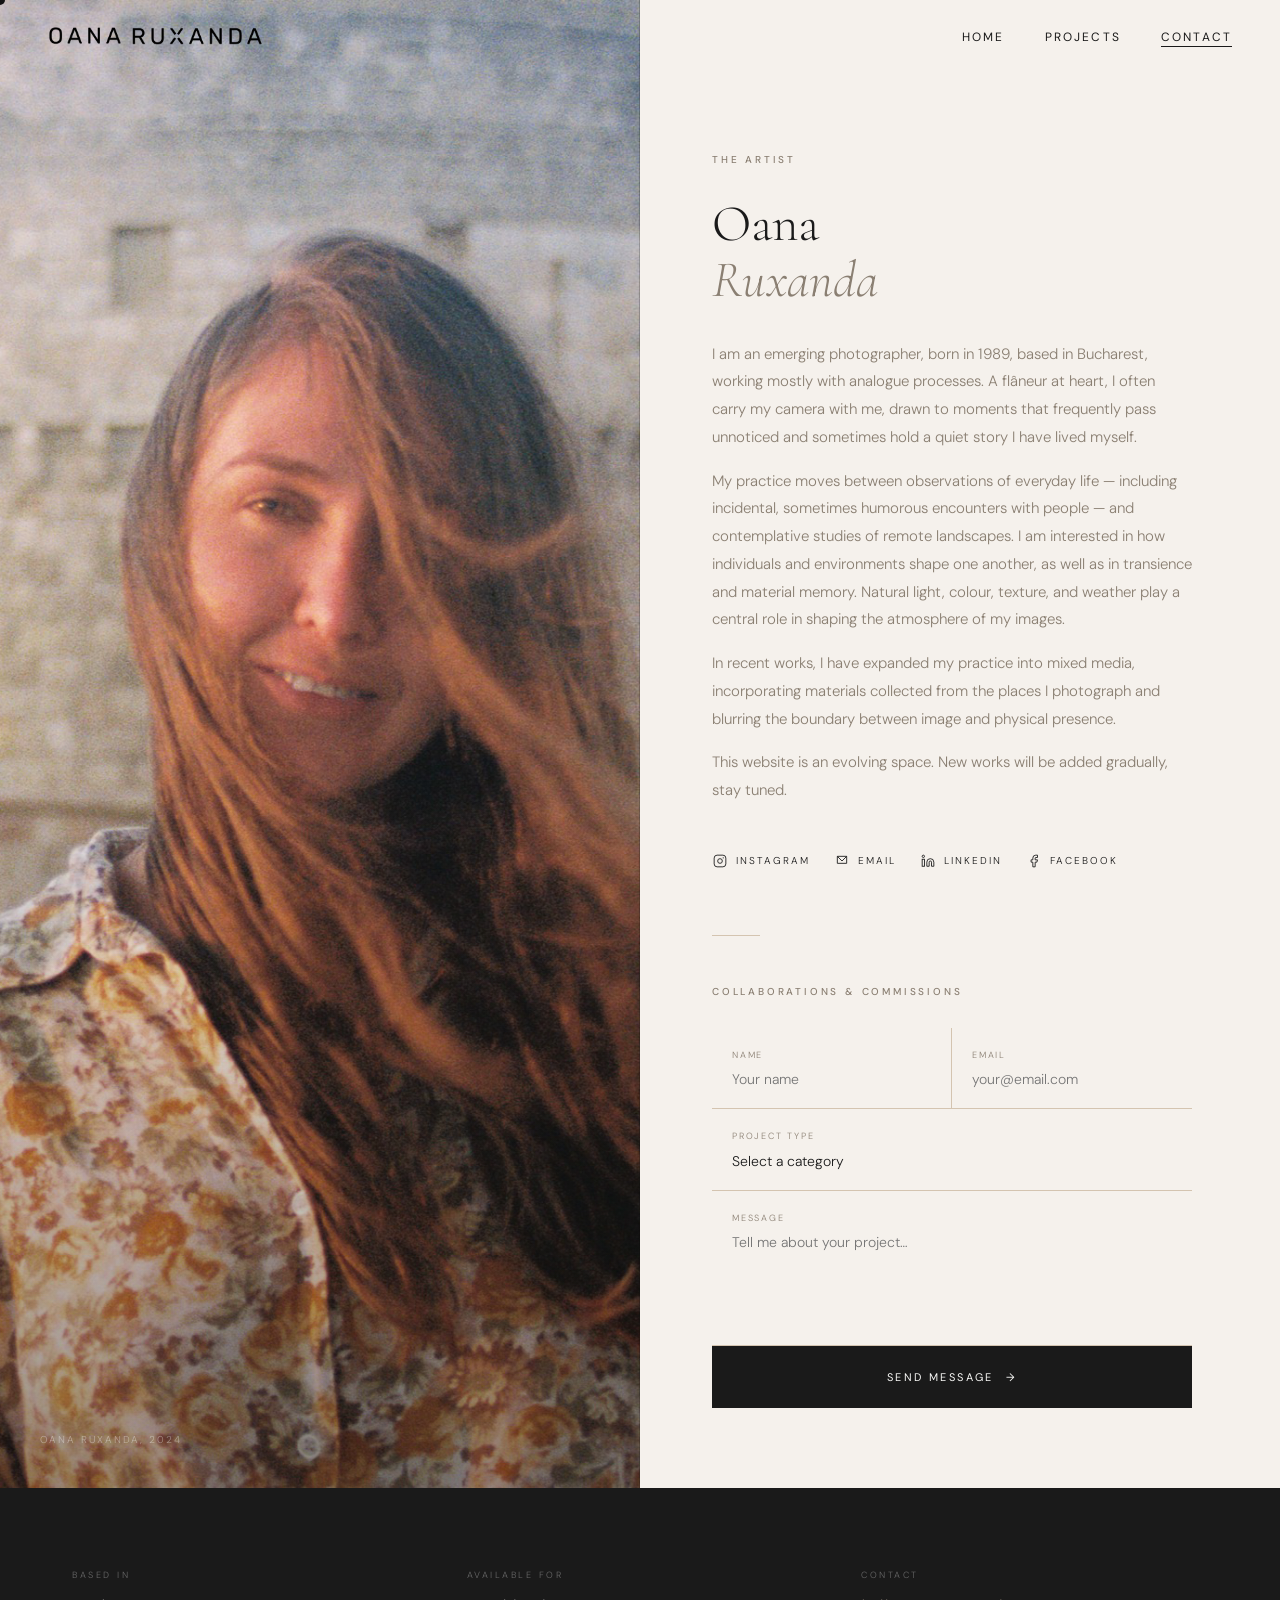
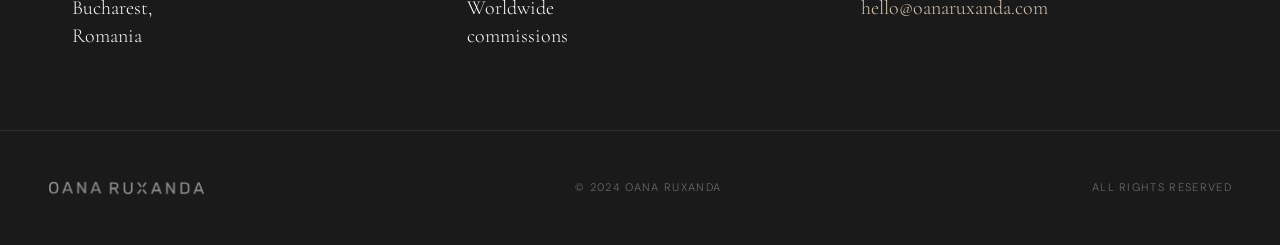
==== contact.html @ 4364f2f2 "Initial commit — Oana Ruxanda portfolio website Co-Authored-By: Claude Sonnet 4.6 <noreply@anthropic" ====
<!DOCTYPE html>
<html lang="en">
<head>
  <meta charset="UTF-8">
  <meta name="viewport" content="width=device-width, initial-scale=1.0">
  <title>Contact — Oana Ruxanda</title>
  <link rel="icon" href="uploads/favicon-oana.png" type="image/png">
  <link rel="stylesheet" href="shared.css">
  <style>
    body { background: var(--cream); }

    /* ---- Artist Section ---- */
    .artist-section {
      display: grid;
      grid-template-columns: 1fr 1fr;
      min-height: 100vh;
    }

    /* Left: image */
    .artist-image {
      position: relative;
      overflow: hidden;
      background: var(--black);
      min-height: 600px;
    }
    .artist-image-fill {
      position: absolute;
      inset: 0;
      width: 100%; height: 100%;
      background: linear-gradient(155deg, #2a2018 0%, #0f0d0b 100%);
      opacity: 0;
      animation: fadeIn 1.8s 0.2s var(--ease-out) forwards;
    }
    @keyframes fadeIn {
      from { opacity: 0; transform: scale(1.04); }
      to   { opacity: 1; transform: scale(1); }
    }
    /* Portrait placeholder */
    .artist-portrait-placeholder {
      position: absolute;
      bottom: 0;
      left: 50%;
      transform: translateX(-50%);
      width: 55%;
      height: 90%;
      background: rgba(255,255,255,0.06);
      clip-path: polygon(18% 0%, 82% 0%, 90% 100%, 10% 100%);
    }
    .artist-image-overlay {
      position: absolute;
      inset: 0;
      background: linear-gradient(to top, rgba(13,12,11,0.4) 0%, transparent 50%);
      z-index: 1;
    }
    .artist-image-caption {
      position: absolute;
      bottom: 40px; left: 40px;
      z-index: 2;
      font-size: 10px;
      letter-spacing: 0.2em;
      text-transform: uppercase;
      color: rgba(250,250,248,0.4);
    }

    /* Right: bio + form */
    .artist-content {
      padding: calc(var(--nav-h) + 80px) 72px 80px;
      display: flex;
      flex-direction: column;
      justify-content: center;
      overflow-y: auto;
    }

    .bio-label {
      font-size: 10px;
      font-weight: 500;
      letter-spacing: 0.28em;
      text-transform: uppercase;
      color: var(--stone-dark);
      margin-bottom: 28px;
      opacity: 0;
      animation: slideUp 0.8s 0.5s var(--ease-out) forwards;
    }
    @keyframes slideUp {
      from { opacity: 0; transform: translateY(16px); }
      to   { opacity: 1; transform: translateY(0); }
    }

    .bio-name {
      font-family: var(--font-serif);
      font-size: clamp(36px, 4vw, 56px);
      font-weight: 300;
      line-height: 1.1;
      margin-bottom: 32px;
      opacity: 0;
      animation: slideUp 0.8s 0.65s var(--ease-out) forwards;
    }
    .bio-name em { font-style: italic; color: var(--stone-dark); }

    .bio-text {
      font-size: 15px;
      font-weight: 300;
      line-height: 1.85;
      color: var(--stone-dark);
      max-width: 480px;
      margin-bottom: 48px;
      opacity: 0;
      animation: slideUp 0.8s 0.8s var(--ease-out) forwards;
    }
    .bio-text p + p { margin-top: 16px; }

    /* Social links */
    .social-links {
      display: flex;
      gap: 24px;
      margin-bottom: 64px;
      flex-wrap: wrap;
      opacity: 0;
      animation: slideUp 0.8s 1s var(--ease-out) forwards;
    }
    .social-link {
      display: flex;
      align-items: center;
      gap: 8px;
      font-size: 10px;
      letter-spacing: 0.2em;
      text-transform: uppercase;
      color: var(--charcoal);
      position: relative;
      padding-bottom: 2px;
    }
    .social-link::after {
      content: '';
      position: absolute;
      bottom: 0; left: 0;
      width: 0; height: 1px;
      background: var(--charcoal);
      transition: width 0.4s var(--ease-out);
    }
    .social-link:hover::after { width: 100%; }
    .social-icon {
      width: 16px; height: 16px;
      display: flex; align-items: center; justify-content: center;
    }

    /* Divider */
    .contact-divider {
      width: 48px;
      height: 1px;
      background: var(--stone-light);
      margin-bottom: 48px;
      opacity: 0;
      animation: slideUp 0.6s 1.1s var(--ease-out) forwards;
    }

    /* Contact Form */
    .form-label-top {
      font-size: 10px;
      font-weight: 500;
      letter-spacing: 0.28em;
      text-transform: uppercase;
      color: var(--stone-dark);
      margin-bottom: 28px;
      opacity: 0;
      animation: slideUp 0.8s 1.15s var(--ease-out) forwards;
    }

    .contact-form {
      display: flex;
      flex-direction: column;
      gap: 0;
      max-width: 480px;
      opacity: 0;
      animation: slideUp 0.8s 1.25s var(--ease-out) forwards;
    }

    .form-row {
      display: grid;
      grid-template-columns: 1fr 1fr;
      gap: 0;
    }

    .form-field {
      position: relative;
      border-bottom: 1px solid var(--stone-light);
    }
    .form-field:not(:last-child) { border-right: none; }
    .form-row .form-field:first-child { border-right: 1px solid var(--stone-light); }

    .form-field label {
      display: block;
      font-size: 9px;
      letter-spacing: 0.2em;
      text-transform: uppercase;
      color: var(--stone-dark);
      padding: 20px 20px 0;
      transition: color 0.2s;
    }
    .form-field:focus-within label { color: var(--charcoal); }

    .form-field input,
    .form-field textarea,
    .form-field select {
      display: block;
      width: 100%;
      background: transparent;
      border: none;
      outline: none;
      font-family: var(--font-sans);
      font-size: 14px;
      font-weight: 300;
      color: var(--charcoal);
      padding: 8px 20px 20px;
      resize: none;
      cursor: none;
      appearance: none;
    }
    .form-field textarea { min-height: 120px; }
    .form-field select { cursor: none; }

    .form-field::after {
      content: '';
      position: absolute;
      bottom: -1px; left: 0;
      width: 0; height: 2px;
      background: var(--charcoal);
      transition: width 0.4s var(--ease-out);
    }
    .form-field:focus-within::after { width: 100%; }

    .form-submit {
      margin-top: 0;
      border-top: none;
      display: flex;
      align-items: stretch;
    }
    .btn-submit {
      flex: 1;
      padding: 24px 32px;
      background: var(--charcoal);
      color: var(--white);
      font-family: var(--font-sans);
      font-size: 11px;
      font-weight: 400;
      letter-spacing: 0.22em;
      text-transform: uppercase;
      border: none;
      cursor: none;
      display: flex;
      align-items: center;
      justify-content: center;
      gap: 12px;
      transition: background 0.3s, gap 0.3s var(--ease-out);
    }
    .btn-submit:hover { background: var(--charcoal-mid); gap: 20px; }
    .btn-submit::after { content: '→'; }

    /* Success message */
    .form-success {
      display: none;
      padding: 32px;
      border: 1px solid var(--stone-light);
      text-align: center;
    }
    .form-success.visible { display: block; }
    .form-success-icon {
      font-family: var(--font-serif);
      font-size: 36px;
      color: var(--stone-dark);
      margin-bottom: 16px;
      font-style: italic;
    }
    .form-success p {
      font-size: 13px;
      color: var(--stone-dark);
      line-height: 1.7;
    }

    /* ---- Info Strip ---- */
    .info-strip {
      background: var(--charcoal);
      padding: 80px 72px;
      display: grid;
      grid-template-columns: repeat(3, 1fr);
      gap: 48px;
    }
    .info-item-label {
      font-size: 9px;
      letter-spacing: 0.28em;
      text-transform: uppercase;
      color: rgba(250,250,248,0.35);
      margin-bottom: 12px;
    }
    .info-item-value {
      font-family: var(--font-serif);
      font-size: 20px;
      font-weight: 300;
      color: var(--white);
      line-height: 1.4;
    }
    .info-item-value a {
      color: var(--stone-light);
      position: relative;
    }
    .info-item-value a::after {
      content: '';
      position: absolute;
      bottom: 0; left: 0;
      width: 0; height: 1px;
      background: var(--stone-light);
      transition: width 0.4s var(--ease-out);
    }
    .info-item-value a:hover::after { width: 100%; }

    @media (max-width: 900px) {
      .artist-section { grid-template-columns: 1fr; }
      .artist-image { height: 60vw; min-height: 260px; }
      .artist-content { padding: 48px 24px 64px; }
      .form-row { grid-template-columns: 1fr; }
      .form-row .form-field:first-child { border-right: none; }
      .form-row .form-field[style] { grid-column: span 1 !important; }
      .info-strip { grid-template-columns: 1fr; padding: 56px 24px; gap: 32px; }
      .social-links { gap: 16px; }
    }
    @media (max-width: 600px) {
      .artist-image { height: 55vw; }
      .artist-content { padding: 40px 20px 56px; }
      .contact-form { max-width: 100%; }
      .bio-text { font-size: 14px; }
    }
  </style>
</head>
<body>
  <div id="cursor"></div>
  <div id="cursor-ring"></div>
  <div id="page-transition"></div>

  <nav class="nav">
    <a class="nav-logo" href="index.html">
      <img src="uploads/logo-oana.png" alt="Oana Ruxanda">
    </a>
    <ul class="nav-links">
      <li><a href="index.html">Home</a></li>
      <li><a href="projects.html">Projects</a></li>
      <li><a href="contact.html">Contact</a></li>
    </ul>
    <button class="nav-hamburger" id="nav-hamburger" aria-label="Menu">
      <span></span><span></span><span></span>
    </button>
  </nav>
  <div class="nav-mobile" id="nav-mobile">
    <a href="index.html">Home</a>
    <a href="projects.html">Projects</a>
    <a href="contact.html">Contact</a>
  </div>

  <main class="artist-section">

    <!-- Left: Artist Image -->
    <div class="artist-image">
      <img src="brand_assets/oana ruxanda.jpg" alt="Oana Ruxanda" style="position:absolute;inset:0;width:100%;height:100%;object-fit:cover;opacity:0;animation:fadeIn 1.8s 0.2s var(--ease-out) forwards;">
      <div class="artist-image-overlay"></div>
      <div class="artist-image-caption">Oana Ruxanda, 2024</div>
    </div>

    <!-- Right: Bio + Form -->
    <div class="artist-content">

      <p class="bio-label">The Artist</p>

      <h1 class="bio-name">Oana<br><em>Ruxanda</em></h1>

      <div class="bio-text">
        <p>I am an emerging photographer, born in 1989, based in Bucharest, working mostly with analogue processes. A flâneur at heart, I often carry my camera with me, drawn to moments that frequently pass unnoticed and sometimes hold a quiet story I have lived myself.</p>
        <p>My practice moves between observations of everyday life — including incidental, sometimes humorous encounters with people — and contemplative studies of remote landscapes. I am interested in how individuals and environments shape one another, as well as in transience and material memory. Natural light, colour, texture, and weather play a central role in shaping the atmosphere of my images.</p>
        <p>In recent works, I have expanded my practice into mixed media, incorporating materials collected from the places I photograph and blurring the boundary between image and physical presence.</p>
        <p>This website is an evolving space. New works will be added gradually, stay tuned.</p>
      </div>

      <!-- Social Links -->
      <div class="social-links">
        <a href="#" class="social-link" target="_blank" rel="noopener">
          <span class="social-icon">
            <svg width="14" height="14" viewBox="0 0 24 24" fill="none" stroke="currentColor" stroke-width="1.5"><rect x="2" y="2" width="20" height="20" rx="5"/><circle cx="12" cy="12" r="4"/><circle cx="17.5" cy="6.5" r="1" fill="currentColor" stroke="none"/></svg>
          </span>
          Instagram
        </a>
        <a href="mailto:hello@oanaruxanda.com" class="social-link">
          <span class="social-icon">
            <svg width="14" height="14" viewBox="0 0 24 24" fill="none" stroke="currentColor" stroke-width="1.5"><path d="M4 4h16v12H4z"/><path d="M4 4l8 8 8-8"/></svg>
          </span>
          Email
        </a>
        <a href="#" class="social-link" target="_blank" rel="noopener">
          <span class="social-icon">
            <svg width="14" height="14" viewBox="0 0 24 24" fill="none" stroke="currentColor" stroke-width="1.5"><path d="M16 8a6 6 0 016 6v7h-4v-7a2 2 0 00-2-2 2 2 0 00-2 2v7h-4v-7a6 6 0 016-6z"/><rect x="2" y="9" width="4" height="12"/><circle cx="4" cy="4" r="2"/></svg>
          </span>
          LinkedIn
        </a>
        <a href="#" class="social-link" target="_blank" rel="noopener">
          <span class="social-icon">
            <svg width="14" height="14" viewBox="0 0 24 24" fill="none" stroke="currentColor" stroke-width="1.5"><path d="M18 2h-3a5 5 0 00-5 5v3H7v4h3v8h4v-8h3l1-4h-4V7a1 1 0 011-1h3z"/></svg>
          </span>
          Facebook
        </a>
      </div>

      <div class="contact-divider"></div>

      <p class="form-label-top">Collaborations &amp; Commissions</p>

      <!-- Contact Form -->
      <form class="contact-form" id="contact-form" novalidate>
        <div class="form-row">
          <div class="form-field">
            <label for="f-name">Name</label>
            <input type="text" id="f-name" name="name" placeholder="Your name" required>
          </div>
          <div class="form-field">
            <label for="f-email">Email</label>
            <input type="email" id="f-email" name="email" placeholder="your@email.com" required>
          </div>
        </div>
        <div class="form-row">
          <div class="form-field" style="grid-column: span 2; border-right: none;">
            <label for="f-type">Project Type</label>
            <select id="f-type" name="type">
              <option value="">Select a category</option>
              <option value="editorial">Editorial</option>
              <option value="fashion">Fashion Campaign</option>
              <option value="portrait">Portrait Session</option>
              <option value="exhibition">Exhibition / Gallery</option>
              <option value="brand">Brand Collaboration</option>
              <option value="other">Other</option>
            </select>
          </div>
        </div>
        <div class="form-field" style="border-right: none;">
          <label for="f-message">Message</label>
          <textarea id="f-message" name="message" placeholder="Tell me about your project…" required></textarea>
        </div>
        <div class="form-submit">
          <button type="submit" class="btn-submit">Send Message</button>
        </div>
      </form>

      <div class="form-success" id="form-success">
        <div class="form-success-icon">✓</div>
        <p>Thank you for reaching out.<br>I'll be in touch within a few days.</p>
      </div>

    </div>
  </main>

  <!-- Info Strip -->
  <div class="info-strip">
    <div class="info-item reveal">
      <div class="info-item-label">Based in</div>
      <div class="info-item-value">Bucharest,<br>Romania</div>
    </div>
    <div class="info-item reveal reveal-delay-2">
      <div class="info-item-label">Available for</div>
      <div class="info-item-value">Worldwide<br>commissions</div>
    </div>
    <div class="info-item reveal reveal-delay-4">
      <div class="info-item-label">Contact</div>
      <div class="info-item-value">
        <a href="mailto:hello@oanaruxanda.com">hello@oanaruxanda.com</a>
      </div>
    </div>
  </div>

  <footer class="footer reveal" style="background:var(--charcoal); color: rgba(250,250,248,0.35); border-top-color: rgba(250,250,248,0.08);">
    <div class="footer-logo" style="filter: invert(1) brightness(2);">
      <img src="uploads/logo-oana.png" alt="Oana Ruxanda">
    </div>
    <span>© 2024 Oana Ruxanda</span>
    <span>All rights reserved</span>
  </footer>

  <script src="shared.js"></script>
  <script>
    const form = document.getElementById('contact-form');
    const success = document.getElementById('form-success');

    form.addEventListener('submit', e => {
      e.preventDefault();
      const name = form.querySelector('#f-name').value.trim();
      const email = form.querySelector('#f-email').value.trim();
      const message = form.querySelector('#f-message').value.trim();
      if (!name || !email || !message) return;

      form.style.opacity = '0';
      form.style.transition = 'opacity 0.4s';
      setTimeout(() => {
        form.style.display = 'none';
        success.classList.add('visible');
      }, 400);
    });
  </script>
</body>
</html>
---- shared.css ----
/* ============================================
   OANA RUXANDA — Shared Design System
   ============================================ */

@import url('https://fonts.googleapis.com/css2?family=Cormorant+Garamond:ital,wght@0,300;0,400;0,500;0,600;1,300;1,400;1,500&family=DM+Sans:wght@200;300;400;500&display=swap');

/* --- Tokens --- */
:root {
  --cream: #F5F1EC;
  --cream-dark: #EDE8E0;
  --charcoal: #1A1A1A;
  --charcoal-mid: #2C2C2C;
  --stone: #B8A99A;
  --stone-light: #D4C4B0;
  --stone-dark: #8A7F72;
  --white: #FAFAF8;
  --black: #0D0D0D;

  --font-serif: 'Cormorant Garamond', Georgia, serif;
  --font-sans: 'DM Sans', system-ui, sans-serif;

  --nav-h: 72px;
  --ease-out: cubic-bezier(0.16, 1, 0.3, 1);
  --ease-in-out: cubic-bezier(0.65, 0, 0.35, 1);
}

/* --- Reset --- */
*, *::before, *::after { box-sizing: border-box; margin: 0; padding: 0; }
html { scroll-behavior: smooth; }
body {
  background: var(--cream);
  color: var(--charcoal);
  font-family: var(--font-sans);
  font-weight: 300;
  line-height: 1.6;
  cursor: none;
  overflow-x: hidden;
}
img { display: block; width: 100%; height: 100%; object-fit: cover; }
a { color: inherit; text-decoration: none; }
button { cursor: none; border: none; background: none; font-family: inherit; }

/* --- Custom Cursor --- */
#cursor {
  position: fixed;
  width: 10px; height: 10px;
  background: var(--charcoal);
  border-radius: 50%;
  pointer-events: none;
  z-index: 9999;
  transform: translate(-50%, -50%);
  transition: width 0.3s var(--ease-out), height 0.3s var(--ease-out), background 0.3s;
  mix-blend-mode: multiply;
}
#cursor.hover {
  width: 40px; height: 40px;
  background: var(--stone);
}
#cursor.dark {
  background: var(--white);
  mix-blend-mode: screen;
}
#cursor-ring {
  position: fixed;
  width: 36px; height: 36px;
  border: 1px solid var(--charcoal);
  border-radius: 50%;
  pointer-events: none;
  z-index: 9998;
  transform: translate(-50%, -50%);
  transition: width 0.5s var(--ease-out), height 0.5s var(--ease-out), border-color 0.3s, opacity 0.3s;
  opacity: 0.4;
}
#cursor-ring.hover { width: 60px; height: 60px; opacity: 0.2; }
#cursor-ring.dark { border-color: var(--white); }

/* --- Navigation --- */
.nav {
  position: fixed;
  top: 0; left: 0; right: 0;
  z-index: 100;
  height: var(--nav-h);
  display: flex;
  align-items: center;
  justify-content: space-between;
  padding: 0 48px;
  transition: transform 0.5s var(--ease-out), background 0.4s;
}
.nav.hidden { transform: translateY(-100%); }
.nav.solid { background: var(--cream); }
.nav.dark-bg { background: transparent; }

.nav-logo img {
  height: 22px;
  width: auto;
  display: block;
}

.nav-links {
  display: flex;
  gap: 40px;
  list-style: none;
}
.nav-links a {
  font-family: var(--font-sans);
  font-size: 12px;
  font-weight: 400;
  letter-spacing: 0.18em;
  text-transform: uppercase;
  position: relative;
  color: inherit;
}
.nav-links a::after {
  content: '';
  position: absolute;
  bottom: -2px; left: 0;
  width: 0; height: 1px;
  background: currentColor;
  transition: width 0.4s var(--ease-out);
}
.nav-links a:hover::after,
.nav-links a.active::after { width: 100%; }

.nav.light-links .nav-links a { color: var(--white); }
.nav.light-logo .nav-logo img { filter: invert(1) brightness(2); }
.nav.solid .nav-logo img { filter: none; }
.nav.solid .nav-links a { color: var(--charcoal); }

/* --- Page Transition Overlay --- */
#page-transition {
  position: fixed;
  inset: 0;
  background: var(--charcoal);
  z-index: 9000;
  transform: scaleY(0);
  transform-origin: bottom;
  pointer-events: none;
}
#page-transition.enter {
  animation: ptEnter 0.5s var(--ease-in-out) forwards;
}
#page-transition.exit {
  animation: ptExit 0.5s var(--ease-in-out) forwards;
}
@keyframes ptEnter {
  from { transform: scaleY(0); transform-origin: bottom; }
  to   { transform: scaleY(1); transform-origin: bottom; }
}
@keyframes ptExit {
  from { transform: scaleY(1); transform-origin: top; }
  to   { transform: scaleY(0); transform-origin: top; }
}

/* --- Scroll Reveal --- */
.reveal {
  opacity: 0;
  transform: translateY(32px);
  transition: opacity 0.8s var(--ease-out), transform 0.8s var(--ease-out);
}
.reveal.visible {
  opacity: 1;
  transform: translateY(0);
}
.reveal-delay-1 { transition-delay: 0.1s; }
.reveal-delay-2 { transition-delay: 0.2s; }
.reveal-delay-3 { transition-delay: 0.3s; }
.reveal-delay-4 { transition-delay: 0.4s; }
.reveal-delay-5 { transition-delay: 0.5s; }

/* --- Footer --- */
.footer {
  padding: 48px;
  display: flex;
  align-items: center;
  justify-content: space-between;
  border-top: 1px solid var(--stone-light);
  font-size: 11px;
  letter-spacing: 0.12em;
  text-transform: uppercase;
  color: var(--stone-dark);
}
.footer-logo img { height: 16px; width: auto; opacity: 0.5; }

/* --- Mobile Navigation --- */
.nav-hamburger {
  display: none;
  flex-direction: column;
  justify-content: center;
  gap: 5px;
  width: 44px; height: 44px;
  cursor: pointer;
  background: none;
  border: none;
  padding: 11px 8px;
  color: var(--charcoal);
  position: relative;
  z-index: 101;
}
.nav.light-links .nav-hamburger { color: var(--white); }
.nav.solid .nav-hamburger { color: var(--charcoal); }
.nav-hamburger span {
  display: block;
  width: 22px; height: 1px;
  background: currentColor;
  transition: transform 0.35s var(--ease-out), opacity 0.25s;
}
.nav-hamburger.open span:nth-child(1) { transform: translateY(6px) rotate(45deg); }
.nav-hamburger.open span:nth-child(2) { opacity: 0; transform: scaleX(0); }
.nav-hamburger.open span:nth-child(3) { transform: translateY(-6px) rotate(-45deg); }

.nav-mobile {
  position: fixed;
  top: var(--nav-h);
  left: 0; right: 0; bottom: 0;
  background: var(--cream);
  z-index: 99;
  display: flex;
  flex-direction: column;
  align-items: center;
  justify-content: center;
  gap: 48px;
  transform: translateX(100%);
  transition: transform 0.45s var(--ease-out);
}
.nav-mobile.open { transform: translateX(0); }
.nav-mobile a {
  font-family: var(--font-serif);
  font-size: 42px;
  font-weight: 300;
  color: var(--charcoal);
  letter-spacing: -0.01em;
  cursor: pointer;
}
.nav-mobile a.active { color: var(--stone-dark); font-style: italic; }

/* --- Global Mobile Fixes --- */
@media (max-width: 768px) {
  .nav-hamburger { display: flex; }
  .nav-links { display: none; }
  .nav { padding: 0 20px; }
  .footer { padding: 28px 20px; flex-wrap: wrap; gap: 12px; }
}

/* Hide custom cursor on touch devices */
@media (hover: none) and (pointer: coarse) {
  #cursor, #cursor-ring { display: none !important; }
  body { cursor: auto !important; }
  a, button, input, select, textarea { cursor: pointer !important; }
}

/* Show card overlay info on touch screens (no hover state) */
@media (hover: none) {
  .feat-item-overlay,
  .project-card-overlay { opacity: 1 !important; }
  .feat-item-info,
  .project-card-info { opacity: 1 !important; transform: translateY(0) !important; }
}
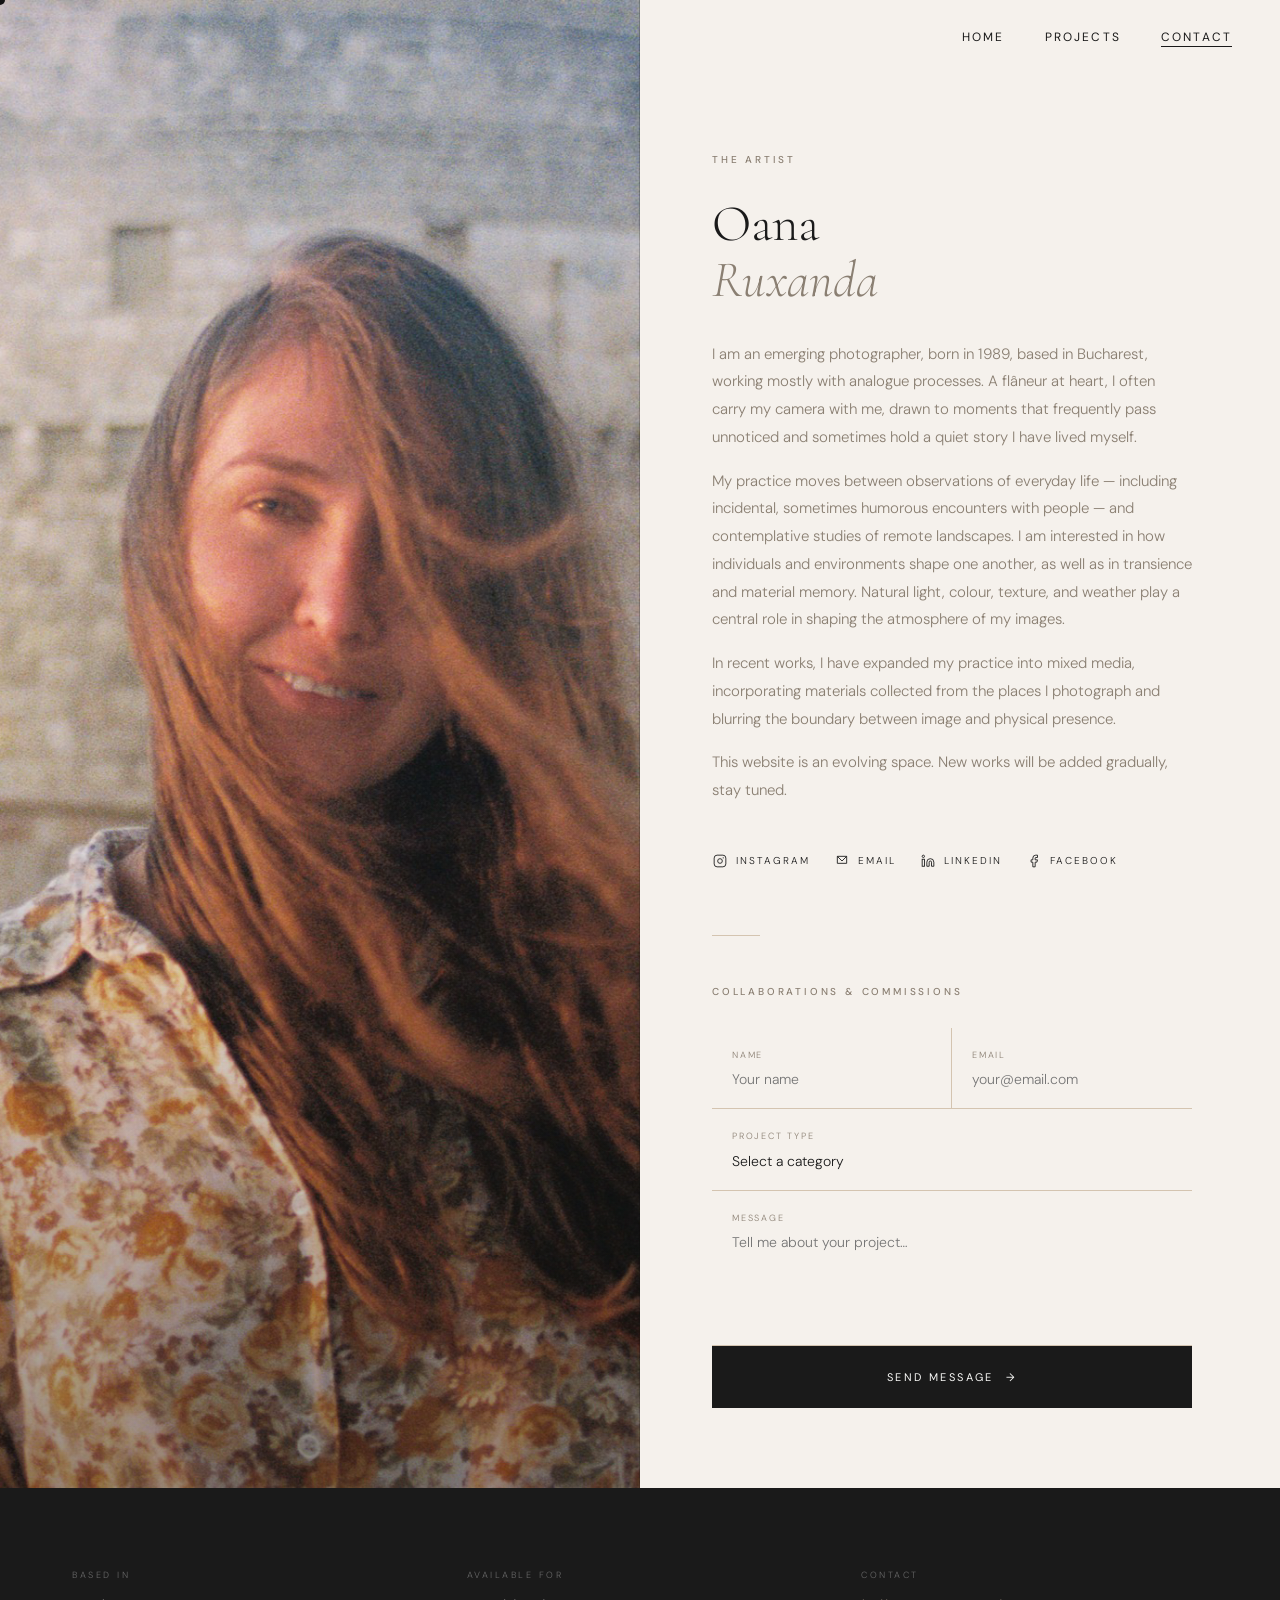
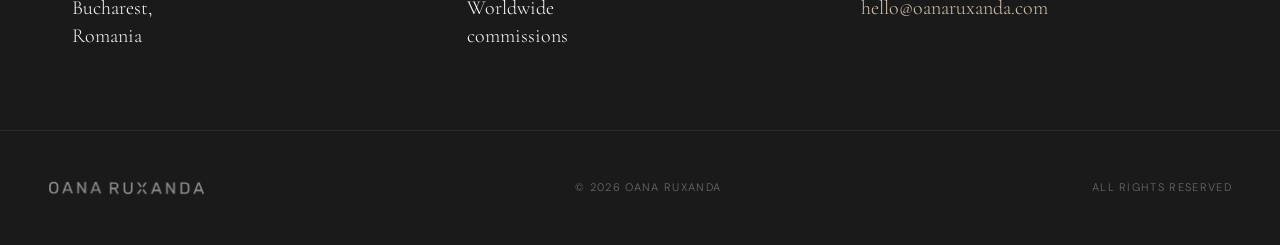
==== commit 36e26e64: "Add new project image sets and update site pages Co-Authored-By: Claude Sonnet 4.6 <noreply@anthropi" ====
--- a/contact.html
+++ b/contact.html
@@ -335,7 +335,7 @@
   <div id="cursor-ring"></div>
   <div id="page-transition"></div>
 
-  <nav class="nav">
+  <nav class="nav logo-hidden" data-hide-logo-on-top="true">
     <a class="nav-logo" href="index.html">
       <img src="uploads/logo-oana.png" alt="Oana Ruxanda">
     </a>
@@ -360,7 +360,6 @@
     <div class="artist-image">
       <img src="brand_assets/oana ruxanda.jpg" alt="Oana Ruxanda" style="position:absolute;inset:0;width:100%;height:100%;object-fit:cover;opacity:0;animation:fadeIn 1.8s 0.2s var(--ease-out) forwards;">
       <div class="artist-image-overlay"></div>
-      <div class="artist-image-caption">Oana Ruxanda, 2024</div>
     </div>
 
     <!-- Right: Bio + Form -->
@@ -379,7 +378,7 @@
 
       <!-- Social Links -->
       <div class="social-links">
-        <a href="#" class="social-link" target="_blank" rel="noopener">
+        <a href="https://www.instagram.com/oana.a.ruxanda?igsh=a3U1bDQwZmpsa2Vy" class="social-link" target="_blank" rel="noopener">
           <span class="social-icon">
             <svg width="14" height="14" viewBox="0 0 24 24" fill="none" stroke="currentColor" stroke-width="1.5"><rect x="2" y="2" width="20" height="20" rx="5"/><circle cx="12" cy="12" r="4"/><circle cx="17.5" cy="6.5" r="1" fill="currentColor" stroke="none"/></svg>
           </span>
@@ -474,7 +473,7 @@
     <div class="footer-logo" style="filter: invert(1) brightness(2);">
       <img src="uploads/logo-oana.png" alt="Oana Ruxanda">
     </div>
-    <span>© 2024 Oana Ruxanda</span>
+    <span>© 2026 Oana Ruxanda</span>
     <span>All rights reserved</span>
   </footer>
 
--- a/shared.css
+++ b/shared.css
@@ -94,6 +94,12 @@
   height: 22px;
   width: auto;
   display: block;
+  transition: opacity 0.4s ease;
+}
+
+.nav.logo-hidden .nav-logo {
+  opacity: 0;
+  pointer-events: none;
 }
 
 .nav-links {
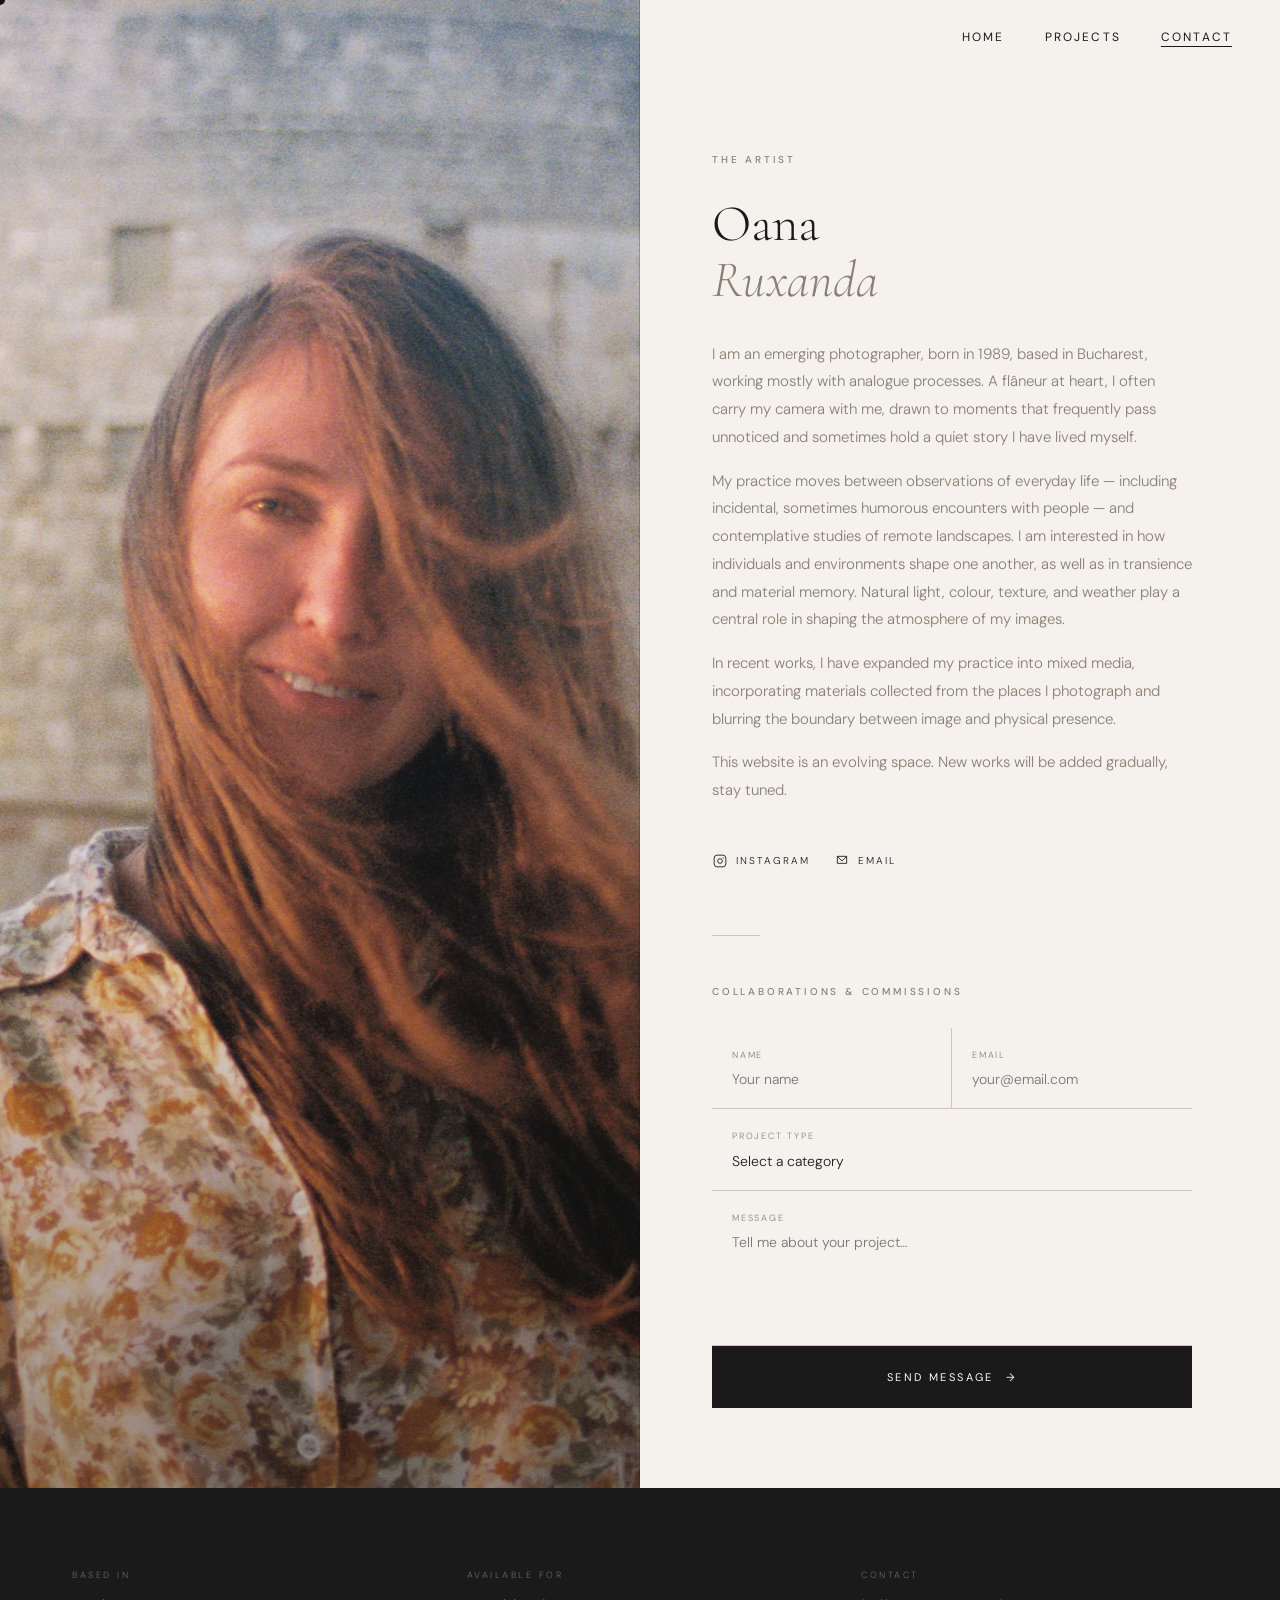
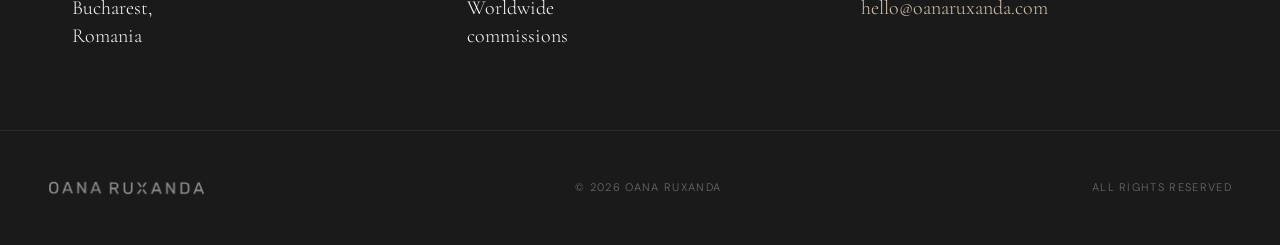
==== commit 4d8cd54c: "Remove LinkedIn/Facebook icons from contact page; fix mobile scroll indicator centering Co-Authored-" ====
--- a/contact.html
+++ b/contact.html
@@ -389,18 +389,6 @@
             <svg width="14" height="14" viewBox="0 0 24 24" fill="none" stroke="currentColor" stroke-width="1.5"><path d="M4 4h16v12H4z"/><path d="M4 4l8 8 8-8"/></svg>
           </span>
           Email
-        </a>
-        <a href="#" class="social-link" target="_blank" rel="noopener">
-          <span class="social-icon">
-            <svg width="14" height="14" viewBox="0 0 24 24" fill="none" stroke="currentColor" stroke-width="1.5"><path d="M16 8a6 6 0 016 6v7h-4v-7a2 2 0 00-2-2 2 2 0 00-2 2v7h-4v-7a6 6 0 016-6z"/><rect x="2" y="9" width="4" height="12"/><circle cx="4" cy="4" r="2"/></svg>
-          </span>
-          LinkedIn
-        </a>
-        <a href="#" class="social-link" target="_blank" rel="noopener">
-          <span class="social-icon">
-            <svg width="14" height="14" viewBox="0 0 24 24" fill="none" stroke="currentColor" stroke-width="1.5"><path d="M18 2h-3a5 5 0 00-5 5v3H7v4h3v8h4v-8h3l1-4h-4V7a1 1 0 011-1h3z"/></svg>
-          </span>
-          Facebook
         </a>
       </div>
 
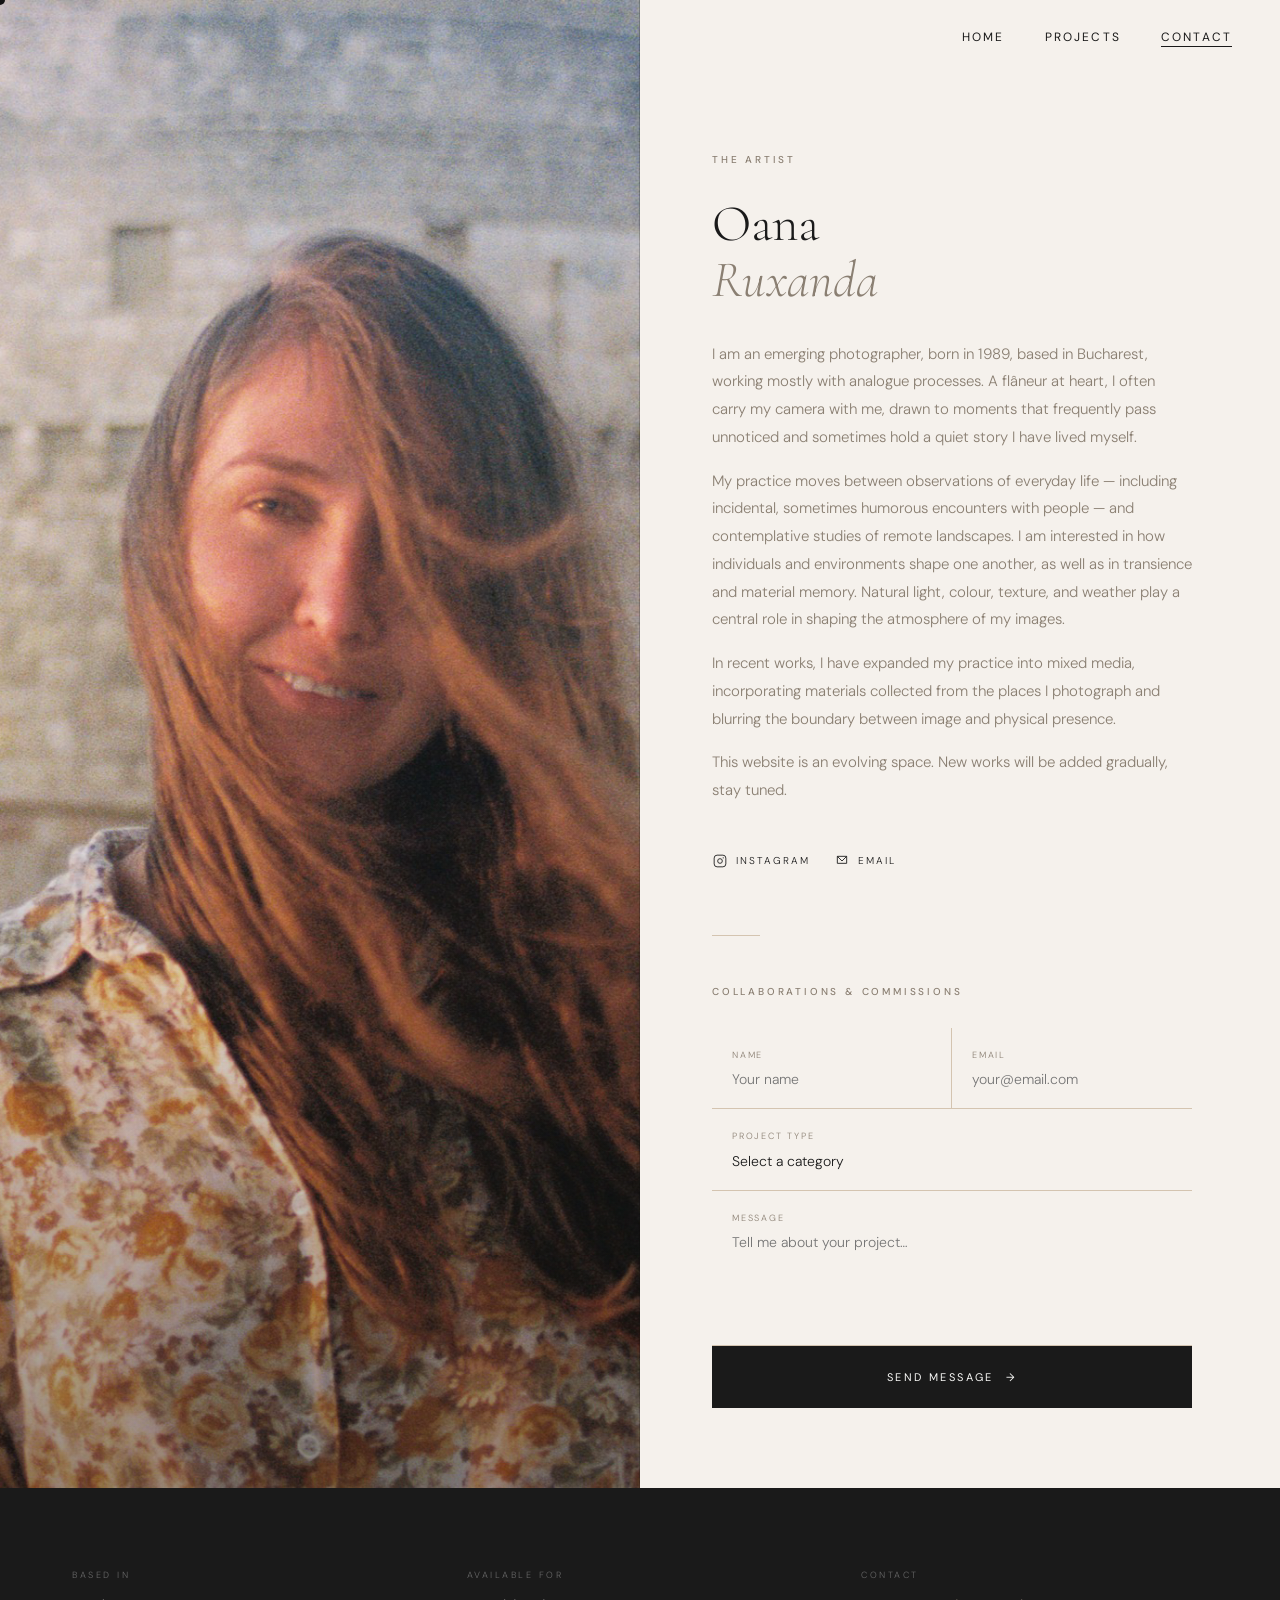
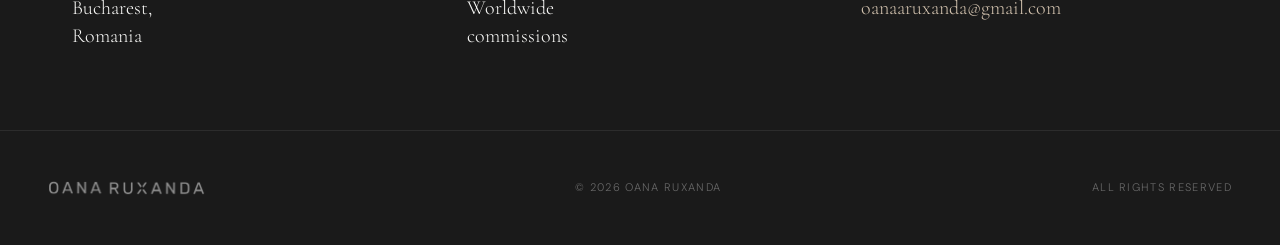
==== commit 682f479b: "Update email to oanaaruxanda@gmail.com; fix project filters to real categories only - contact.html: " ====
--- a/contact.html
+++ b/contact.html
@@ -384,7 +384,7 @@
           </span>
           Instagram
         </a>
-        <a href="mailto:hello@oanaruxanda.com" class="social-link">
+        <a href="mailto:oanaaruxanda@gmail.com" class="social-link">
           <span class="social-icon">
             <svg width="14" height="14" viewBox="0 0 24 24" fill="none" stroke="currentColor" stroke-width="1.5"><path d="M4 4h16v12H4z"/><path d="M4 4l8 8 8-8"/></svg>
           </span>
@@ -452,7 +452,7 @@
     <div class="info-item reveal reveal-delay-4">
       <div class="info-item-label">Contact</div>
       <div class="info-item-value">
-        <a href="mailto:hello@oanaruxanda.com">hello@oanaruxanda.com</a>
+        <a href="mailto:oanaaruxanda@gmail.com">oanaaruxanda@gmail.com</a>
       </div>
     </div>
   </div>
@@ -474,8 +474,13 @@
       e.preventDefault();
       const name = form.querySelector('#f-name').value.trim();
       const email = form.querySelector('#f-email').value.trim();
+      const type = form.querySelector('#f-type').value;
       const message = form.querySelector('#f-message').value.trim();
       if (!name || !email || !message) return;
+
+      const subject = encodeURIComponent('Portfolio Enquiry' + (type ? ' — ' + type : ''));
+      const body = encodeURIComponent('Name: ' + name + '\nEmail: ' + email + '\n\n' + message);
+      window.location.href = 'mailto:oanaaruxanda@gmail.com?subject=' + subject + '&body=' + body;
 
       form.style.opacity = '0';
       form.style.transition = 'opacity 0.4s';
